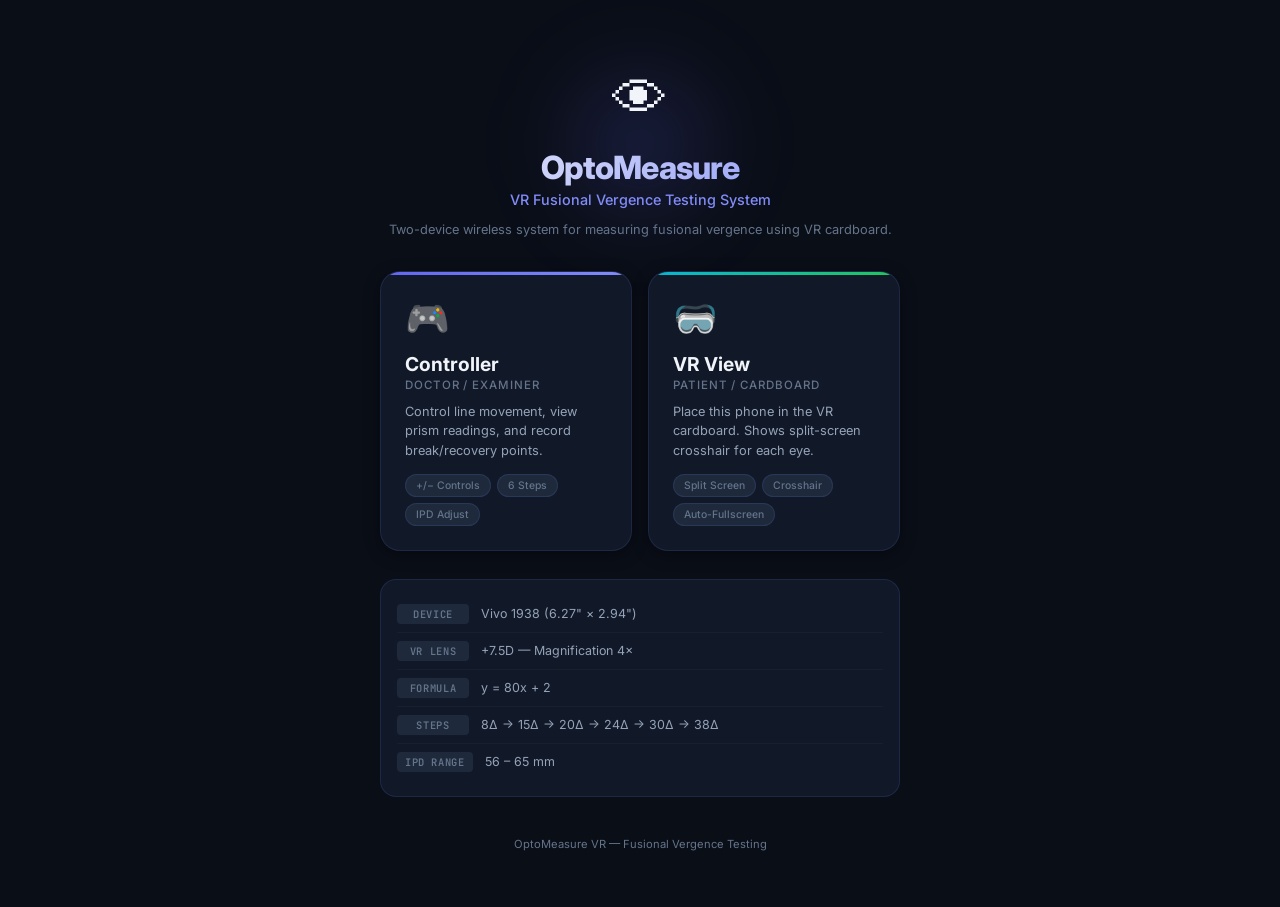
==== index.html @ e7ad888d "first commit" ====
<!DOCTYPE html>
<html lang="en">
<head>
  <meta charset="UTF-8">
  <meta name="viewport" content="width=device-width, initial-scale=1.0, maximum-scale=1.0, user-scalable=no">
  <meta name="description" content="OptoMeasure — VR Fusional Vergence Testing System with dual-device control">
  <title>OptoMeasure — VR Fusional Vergence</title>
  <link rel="stylesheet" href="styles.css">
</head>
<body>

  <div class="landing-container">

    <!-- Hero -->
    <div class="hero">
      <div class="hero-glow"></div>
      <div class="hero-icon">👁</div>
      <h1>OptoMeasure</h1>
      <p class="hero-sub">VR Fusional Vergence Testing System</p>
      <p class="hero-desc">Two-device wireless system for measuring fusional vergence using VR cardboard.</p>
    </div>

    <!-- Role Cards -->
    <div class="role-cards">

      <a href="controller.html" class="role-card controller-card" id="cardController">
        <div class="card-icon">🎮</div>
        <h2>Controller</h2>
        <p class="card-role">Doctor / Examiner</p>
        <p class="card-desc">Control line movement, view prism readings, and record break/recovery points.</p>
        <div class="card-features">
          <span>+/− Controls</span>
          <span>6 Steps</span>
          <span>IPD Adjust</span>
        </div>
        <div class="card-arrow">→</div>
      </a>

      <a href="vr.html" class="role-card vr-card" id="cardVR">
        <div class="card-icon">🥽</div>
        <h2>VR View</h2>
        <p class="card-role">Patient / Cardboard</p>
        <p class="card-desc">Place this phone in the VR cardboard. Shows split-screen crosshair for each eye.</p>
        <div class="card-features">
          <span>Split Screen</span>
          <span>Crosshair</span>
          <span>Auto-Fullscreen</span>
        </div>
        <div class="card-arrow">→</div>
      </a>

    </div>

    <!-- Info -->
    <div class="landing-info">
      <div class="info-row">
        <span class="info-tag">Device</span>
        <span>Vivo 1938 (6.27" × 2.94")</span>
      </div>
      <div class="info-row">
        <span class="info-tag">VR Lens</span>
        <span>+7.5D — Magnification 4×</span>
      </div>
      <div class="info-row">
        <span class="info-tag">Formula</span>
        <span>y = 80x + 2</span>
      </div>
      <div class="info-row">
        <span class="info-tag">Steps</span>
        <span>8Δ → 15Δ → 20Δ → 24Δ → 30Δ → 38Δ</span>
      </div>
      <div class="info-row">
        <span class="info-tag">IPD Range</span>
        <span>56 – 65 mm</span>
      </div>
    </div>

    <!-- Footer -->
    <footer class="landing-footer">
      <p>OptoMeasure VR — Fusional Vergence Testing</p>
    </footer>

  </div>

</body>
</html>
---- styles.css ----
/* OptoMeasure — Landing Page Styles */
@import url('https://fonts.googleapis.com/css2?family=Inter:wght@300;400;500;600;700;800&family=JetBrains+Mono:wght@400;500;600&display=swap');

:root {
  --bg-dark: #0a0e17;
  --bg-card: #111827;
  --surface: #1e293b;
  --surface-hover: #263046;
  --border: rgba(99, 132, 255, 0.15);
  --border-active: rgba(99, 132, 255, 0.4);
  --accent: #6366f1;
  --accent-light: #818cf8;
  --accent-glow: rgba(99, 102, 241, 0.25);
  --green: #22c55e;
  --green-glow: rgba(34, 197, 94, 0.25);
  --cyan: #06b6d4;
  --amber: #f59e0b;
  --text-primary: #f1f5f9;
  --text-secondary: #94a3b8;
  --text-muted: #64748b;
  --radius-sm: 8px;
  --radius-md: 12px;
  --radius-lg: 16px;
  --radius-xl: 20px;
  --shadow-md: 0 4px 16px rgba(0, 0, 0, 0.4);
  --shadow-lg: 0 8px 32px rgba(0, 0, 0, 0.5);
  --fast: 150ms cubic-bezier(0.4, 0, 0.2, 1);
  --smooth: 350ms cubic-bezier(0.4, 0, 0.2, 1);
}

*, *::before, *::after { box-sizing: border-box; margin: 0; padding: 0; }
html { font-size: 16px; -webkit-font-smoothing: antialiased; }
body {
  font-family: 'Inter', -apple-system, sans-serif;
  background: var(--bg-dark);
  color: var(--text-primary);
  min-height: 100vh;
}

/* ── Landing Container ─────────────────────────── */
.landing-container {
  max-width: 560px;
  margin: 0 auto;
  padding: 24px 20px 40px;
  min-height: 100vh;
  display: flex; flex-direction: column;
}

/* ── Hero ──────────────────────────────────────── */
.hero {
  text-align: center; padding: 40px 0 32px;
  position: relative;
}
.hero-glow {
  position: absolute;
  top: 20px; left: 50%; transform: translateX(-50%);
  width: 200px; height: 200px;
  background: radial-gradient(circle, var(--accent-glow) 0%, transparent 70%);
  filter: blur(40px);
  pointer-events: none; z-index: 0;
}
.hero-icon {
  font-size: 56px; margin-bottom: 16px;
  position: relative; z-index: 1;
  animation: float 3s ease-in-out infinite;
}
@keyframes float {
  0%, 100% { transform: translateY(0); }
  50% { transform: translateY(-8px); }
}
.hero h1 {
  font-size: 2rem; font-weight: 800; letter-spacing: -0.03em;
  background: linear-gradient(135deg, var(--text-primary), var(--accent-light));
  -webkit-background-clip: text; -webkit-text-fill-color: transparent; background-clip: text;
  position: relative; z-index: 1;
}
.hero-sub {
  font-size: 0.9rem; font-weight: 500; color: var(--accent-light);
  margin-top: 4px; position: relative; z-index: 1;
}
.hero-desc {
  font-size: 0.8rem; color: var(--text-muted);
  margin-top: 12px; line-height: 1.5;
  position: relative; z-index: 1;
}

/* ── Role Cards ────────────────────────────────── */
.role-cards {
  display: flex; flex-direction: column; gap: 16px;
  margin-bottom: 28px;
}
.role-card {
  display: block; text-decoration: none; color: inherit;
  padding: 24px;
  background: var(--bg-card);
  border: 1px solid var(--border);
  border-radius: var(--radius-xl);
  box-shadow: var(--shadow-md);
  transition: all var(--smooth);
  position: relative; overflow: hidden;
  cursor: pointer;
}
.role-card:hover {
  transform: translateY(-3px);
  box-shadow: var(--shadow-lg);
  border-color: var(--border-active);
}
.role-card::before {
  content: ''; position: absolute;
  top: 0; left: 0; right: 0; height: 3px;
}
.controller-card::before {
  background: linear-gradient(90deg, var(--accent), var(--accent-light));
}
.vr-card::before {
  background: linear-gradient(90deg, var(--cyan), var(--green));
}
.card-icon { font-size: 36px; margin-bottom: 12px; }
.role-card h2 {
  font-size: 1.2rem; font-weight: 700; margin-bottom: 2px;
}
.card-role {
  font-size: 0.72rem; font-weight: 500; text-transform: uppercase;
  letter-spacing: 0.08em; color: var(--text-muted); margin-bottom: 10px;
}
.card-desc {
  font-size: 0.8rem; color: var(--text-secondary); line-height: 1.5;
  margin-bottom: 14px;
}
.card-features {
  display: flex; flex-wrap: wrap; gap: 6px;
}
.card-features span {
  padding: 4px 10px; border-radius: 20px;
  font-size: 0.65rem; font-weight: 500;
  background: var(--surface); border: 1px solid var(--border);
  color: var(--text-muted);
}
.card-arrow {
  position: absolute; right: 20px; top: 50%;
  transform: translateY(-50%);
  font-size: 1.5rem; color: var(--text-muted);
  transition: all var(--fast);
}
.role-card:hover .card-arrow {
  color: var(--accent-light);
  transform: translateY(-50%) translateX(4px);
}

/* ── Info Section ──────────────────────────────── */
.landing-info {
  background: var(--bg-card);
  border: 1px solid var(--border);
  border-radius: var(--radius-lg);
  padding: 16px; margin-bottom: 24px;
}
.info-row {
  display: flex; align-items: center; gap: 12px;
  padding: 8px 0;
  font-size: 0.78rem; color: var(--text-secondary);
  border-bottom: 1px solid rgba(255, 255, 255, 0.03);
}
.info-row:last-child { border-bottom: none; }
.info-tag {
  font-family: 'JetBrains Mono', monospace;
  font-size: 0.65rem; font-weight: 600;
  text-transform: uppercase; letter-spacing: 0.06em;
  color: var(--text-muted);
  background: var(--surface);
  padding: 3px 8px; border-radius: 4px;
  min-width: 72px; text-align: center;
}

/* ── Footer ────────────────────────────────────── */
.landing-footer {
  margin-top: auto;
  text-align: center; padding: 16px 0;
  font-size: 0.7rem; color: var(--text-muted);
}

/* ── Responsive ────────────────────────────────── */
@media (min-width: 500px) {
  .role-cards { flex-direction: row; }
  .role-card { flex: 1; }
  .card-arrow { display: none; }
}
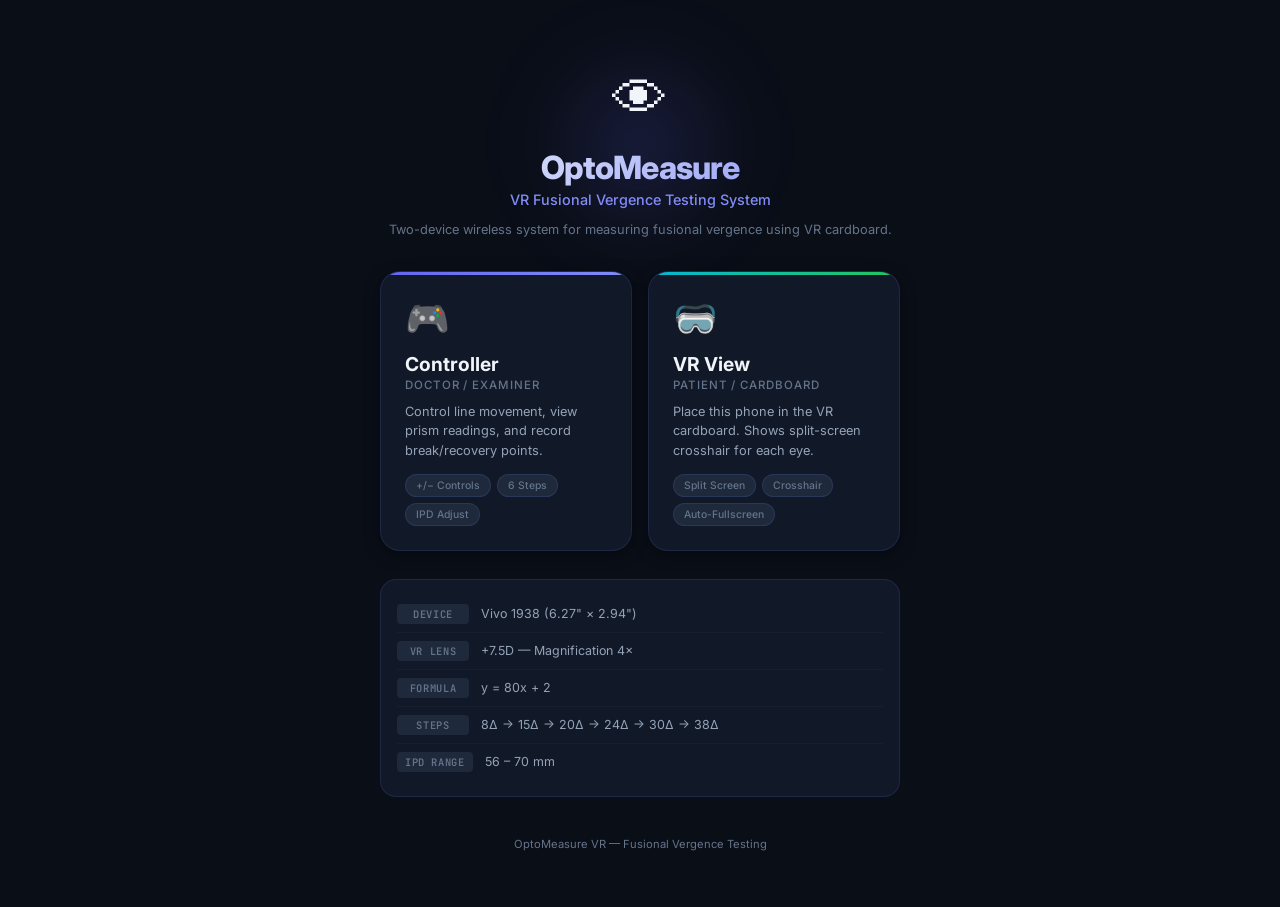
==== commit fc989577: "feat: extend IPD range to 70mm, update default to 64mm, and add copy-to-clipboard functionality to t" ====
--- a/index.html
+++ b/index.html
@@ -71,7 +71,7 @@
       </div>
       <div class="info-row">
         <span class="info-tag">IPD Range</span>
-        <span>56 – 65 mm</span>
+        <span>56 – 70 mm</span>
       </div>
     </div>
 
